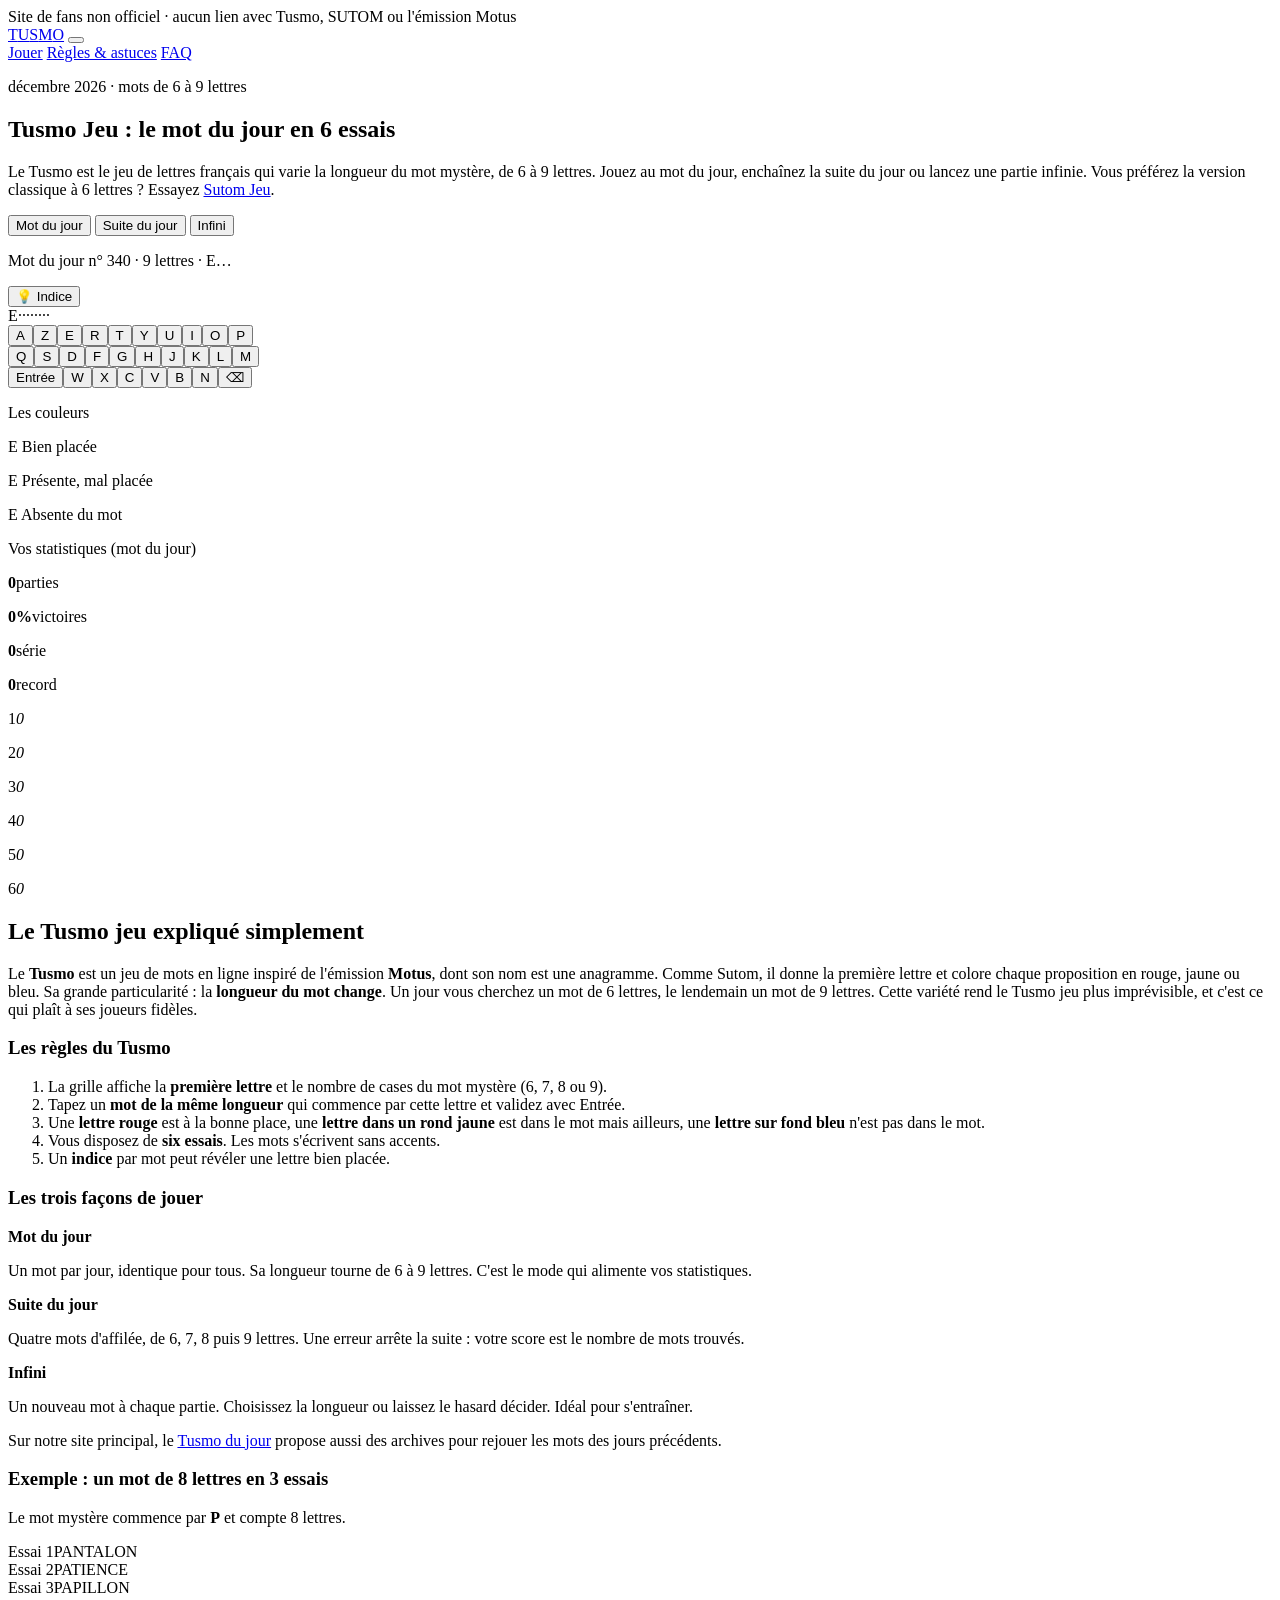
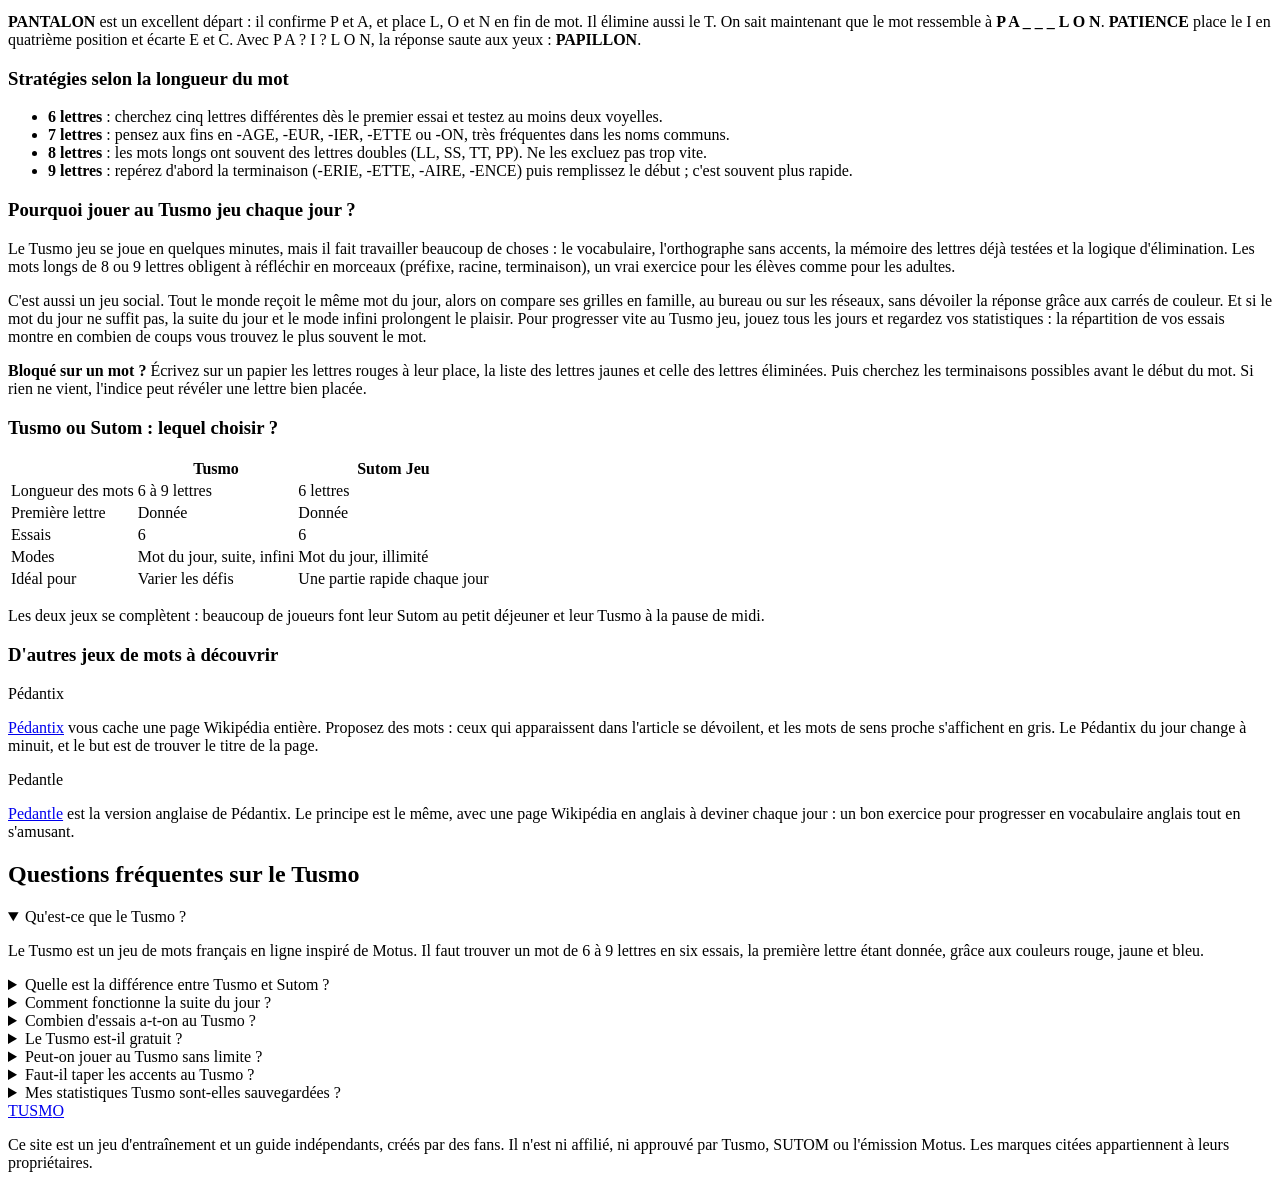
==== index.html @ 6b7ce9bd "index.html" ====
<!DOCTYPE html>
<html lang="fr">
<head>
<meta charset="UTF-8">
<meta name="viewport" content="width=device-width, initial-scale=1">
<title>Tusmo Jeu Gratuit (novembre 2026) – Mot du Jour, Suite et Partie Infinie</title>
<meta name="description" content="Jouez au Tusmo gratuitement : trouvez des mots de 6 à 9 lettres en 6 essais, première lettre donnée. Mot du jour, suite du jour de 4 mots, partie infinie, règles et stratégies.">
<meta name="robots" content="index, follow">
<meta property="og:title" content="Tusmo Jeu – Mot du jour, suite du jour et partie infinie">
<meta property="og:description" content="Le jeu de mots Tusmo en ligne : mots de 6 à 9 lettres, carrés rouges et ronds jaunes. Règles, astuces par longueur de mot et statistiques.">
<meta property="og:type" content="website">
<meta property="og:locale" content="fr_FR">
<link rel="preconnect" href="https://fonts.googleapis.com">
<link rel="preconnect" href="https://fonts.gstatic.com" crossorigin>
<link href="https://fonts.googleapis.com/css2?family=Lexend:wght@500;700;800&family=Figtree:wght@400;600;700;800&display=swap" rel="stylesheet">
<link rel="stylesheet" href="style.css">
<script type="application/ld+json">
{
 "@context": "https://schema.org",
 "@type": "FAQPage",
 "mainEntity": [
  {
   "@type": "Question",
   "name": "Qu'est-ce que le Tusmo ?",
   "acceptedAnswer": {
    "@type": "Answer",
    "text": "Le Tusmo est un jeu de mots français en ligne inspiré de Motus. Il faut trouver un mot de 6 à 9 lettres en six essais, la première lettre étant donnée, grâce aux couleurs rouge, jaune et bleu."
   }
  },
  {
   "@type": "Question",
   "name": "Quelle est la différence entre Tusmo et Sutom ?",
   "acceptedAnswer": {
    "@type": "Answer",
    "text": "Les deux jeux utilisent les mêmes couleurs et donnent la première lettre. Le Tusmo fait varier la longueur du mot de 6 à 9 lettres et propose une suite de quatre mots, alors que Sutom Jeu se joue avec des mots de 6 lettres."
   }
  },
  {
   "@type": "Question",
   "name": "Comment fonctionne la suite du jour ?",
   "acceptedAnswer": {
    "@type": "Answer",
    "text": "La suite du jour enchaîne quatre mots de 6, 7, 8 et 9 lettres. Chaque mot se joue en six essais. Si vous en ratez un, la suite s'arrête et votre score est le nombre de mots trouvés."
   }
  },
  {
   "@type": "Question",
   "name": "Combien d'essais a-t-on au Tusmo ?",
   "acceptedAnswer": {
    "@type": "Answer",
    "text": "Vous avez six essais par mot, quelle que soit sa longueur. Un indice par mot peut révéler une lettre bien placée."
   }
  },
  {
   "@type": "Question",
   "name": "Le Tusmo est-il gratuit ?",
   "acceptedAnswer": {
    "@type": "Answer",
    "text": "Oui. Le Tusmo se joue gratuitement dans le navigateur, sur mobile ou ordinateur, sans inscription ni téléchargement."
   }
  },
  {
   "@type": "Question",
   "name": "Peut-on jouer au Tusmo sans limite ?",
   "acceptedAnswer": {
    "@type": "Answer",
    "text": "Oui, avec le mode Infini. Un nouveau mot est tiré à chaque partie et vous pouvez choisir sa longueur, de 6 à 9 lettres."
   }
  },
  {
   "@type": "Question",
   "name": "Faut-il taper les accents au Tusmo ?",
   "acceptedAnswer": {
    "@type": "Answer",
    "text": "Non. Les mots s'écrivent sans accents ni cédilles. Si vous tapez une lettre accentuée au clavier, elle est convertie automatiquement en lettre simple."
   }
  },
  {
   "@type": "Question",
   "name": "Mes statistiques Tusmo sont-elles sauvegardées ?",
   "acceptedAnswer": {
    "@type": "Answer",
    "text": "Oui, dans votre navigateur. Parties jouées, pourcentage de victoires, série en cours et répartition des essais sont gardés sur votre appareil, sans compte."
   }
  }
 ]
}
</script>
</head>
<body>

<div class="notice">Site de fans non officiel · aucun lien avec Tusmo, SUTOM ou l'émission Motus</div>

<header class="top">
  <div class="wrap top-in">
    <a href="#" class="brand" aria-label="Tusmo"><span class="lg r">T</span><span class="lg">U</span><span class="lg">S</span><span class="lg y">M</span><span class="lg">O</span></a>
    <button class="hamb" aria-label="Ouvrir le menu" aria-expanded="false"><span></span><span></span><span></span></button>
    <nav class="nav" aria-label="Menu principal">
      <a href="#jeu">Jouer</a>
      <a href="#regles">Règles &amp; astuces</a>
      <a href="#faq">FAQ</a>
    </nav>
  </div>
</header>

<main>
<section class="hero">
  <div class="wrap">
    <div class="h-head">
      <p class="kick"><span class="cm">novembre 2026</span> · mots de 6 à 9 lettres</p>
      <h1>Tusmo Jeu : le mot du jour en 6 essais</h1>
      <p class="lead">Le Tusmo est le jeu de lettres français qui varie la longueur du mot mystère, de 6 à 9 lettres. Jouez au mot du jour, enchaînez la suite du jour ou lancez une partie infinie. Vous préférez la version classique à 6 lettres ? Essayez <a href="https://sutomjeu.com/">Sutom Jeu</a>.</p>
    </div>
    <div class="play">
      <div class="game" id="jeu">
        <div class="modes" role="tablist" aria-label="Mode de jeu">
          <button type="button" class="on" data-m="jour" role="tab" aria-selected="true">Mot du jour</button>
          <button type="button" data-m="suite" role="tab" aria-selected="false">Suite du jour</button>
          <button type="button" data-m="libre" role="tab" aria-selected="false">Infini</button>
        </div>
        <div class="g-bar">
          <p class="g-info" id="info"></p>
          <select id="len" aria-label="Longueur du mot" hidden><option value="0">Longueur aléatoire</option><option value="6">6 lettres</option><option value="7">7 lettres</option><option value="8">8 lettres</option><option value="9">9 lettres</option></select>
          <button type="button" class="hint" id="hint">💡 Indice</button>
        </div>
        <div class="steps" id="steps" hidden></div>
        <div class="grid" id="grid" aria-live="polite"></div>
        <div class="kb" id="kb" aria-label="Clavier"></div>
        <div class="end" id="end" hidden></div>
      </div>
      <aside class="side">
        <div class="legend">
          <p class="s-h">Les couleurs</p>
          <p><span class="sq r">E</span> Bien placée</p>
          <p><span class="sq y">E</span> Présente, mal placée</p>
          <p><span class="sq b">E</span> Absente du mot</p>
        </div>
        <div class="stats">
          <p class="s-h">Vos statistiques (mot du jour)</p>
          <div class="st-n" id="stN"></div>
          <div class="dist" id="dist"></div>
        </div>
      </aside>
    </div>
  </div>
</section>

<section class="guide" id="regles">
  <div class="wrap g-in">
    <article class="prose">
      <h2>Le Tusmo jeu expliqué simplement</h2>
      <p>Le <b>Tusmo</b> est un jeu de mots en ligne inspiré de l'émission <b>Motus</b>, dont son nom est une anagramme. Comme Sutom, il donne la première lettre et colore chaque proposition en rouge, jaune ou bleu. Sa grande particularité : la <b>longueur du mot change</b>. Un jour vous cherchez un mot de 6 lettres, le lendemain un mot de 9 lettres. Cette variété rend le Tusmo jeu plus imprévisible, et c'est ce qui plaît à ses joueurs fidèles.</p>

      <h3>Les règles du Tusmo</h3>
      <ol>
        <li>La grille affiche la <b>première lettre</b> et le nombre de cases du mot mystère (6, 7, 8 ou 9).</li>
        <li>Tapez un <b>mot de la même longueur</b> qui commence par cette lettre et validez avec Entrée.</li>
        <li>Une <b>lettre rouge</b> est à la bonne place, une <b>lettre dans un rond jaune</b> est dans le mot mais ailleurs, une <b>lettre sur fond bleu</b> n'est pas dans le mot.</li>
        <li>Vous disposez de <b>six essais</b>. Les mots s'écrivent sans accents.</li>
        <li>Un <b>indice</b> par mot peut révéler une lettre bien placée.</li>
      </ol>

      <h3>Les trois façons de jouer</h3>
      <div class="modes-c">
        <div><b>Mot du jour</b><p>Un mot par jour, identique pour tous. Sa longueur tourne de 6 à 9 lettres. C'est le mode qui alimente vos statistiques.</p></div>
        <div><b>Suite du jour</b><p>Quatre mots d'affilée, de 6, 7, 8 puis 9 lettres. Une erreur arrête la suite : votre score est le nombre de mots trouvés.</p></div>
        <div><b>Infini</b><p>Un nouveau mot à chaque partie. Choisissez la longueur ou laissez le hasard décider. Idéal pour s'entraîner.</p></div>
      </div>
      <p>Sur notre site principal, le <a href="https://sutomjeu.com/tusmo/">Tusmo du jour</a> propose aussi des archives pour rejouer les mots des jours précédents.</p>

      <h3>Exemple : un mot de 8 lettres en 3 essais</h3>
      <p>Le mot mystère commence par <b>P</b> et compte 8 lettres.</p>
      <div class="ex">
        <div class="ex-row"><span class="ex-n">Essai 1</span><span class="sq r">P</span><span class="sq r">A</span><span class="sq b">N</span><span class="sq b">T</span><span class="sq b">A</span><span class="sq r">L</span><span class="sq r">O</span><span class="sq r">N</span></div>
        <div class="ex-row"><span class="ex-n">Essai 2</span><span class="sq r">P</span><span class="sq r">A</span><span class="sq b">T</span><span class="sq r">I</span><span class="sq b">E</span><span class="sq y">N</span><span class="sq b">C</span><span class="sq b">E</span></div>
        <div class="ex-row"><span class="ex-n">Essai 3</span><span class="sq r">P</span><span class="sq r">A</span><span class="sq r">P</span><span class="sq r">I</span><span class="sq r">L</span><span class="sq r">L</span><span class="sq r">O</span><span class="sq r">N</span></div>
      </div>
      <p><b>PANTALON</b> est un excellent départ : il confirme P et A, et place L, O et N en fin de mot. Il élimine aussi le T. On sait maintenant que le mot ressemble à <b>P A _ _ _ L O N</b>. <b>PATIENCE</b> place le I en quatrième position et écarte E et C. Avec P A ? I ? L O N, la réponse saute aux yeux : <b>PAPILLON</b>.</p>

      <h3>Stratégies selon la longueur du mot</h3>
      <ul>
        <li><b>6 lettres</b> : cherchez cinq lettres différentes dès le premier essai et testez au moins deux voyelles.</li>
        <li><b>7 lettres</b> : pensez aux fins en -AGE, -EUR, -IER, -ETTE ou -ON, très fréquentes dans les noms communs.</li>
        <li><b>8 lettres</b> : les mots longs ont souvent des lettres doubles (LL, SS, TT, PP). Ne les excluez pas trop vite.</li>
        <li><b>9 lettres</b> : repérez d'abord la terminaison (-ERIE, -ETTE, -AIRE, -ENCE) puis remplissez le début ; c'est souvent plus rapide.</li>
      </ul>

      <h3>Pourquoi jouer au Tusmo jeu chaque jour ?</h3>
      <p>Le Tusmo jeu se joue en quelques minutes, mais il fait travailler beaucoup de choses : le vocabulaire, l'orthographe sans accents, la mémoire des lettres déjà testées et la logique d'élimination. Les mots longs de 8 ou 9 lettres obligent à réfléchir en morceaux (préfixe, racine, terminaison), un vrai exercice pour les élèves comme pour les adultes.</p>
      <p>C'est aussi un jeu social. Tout le monde reçoit le même mot du jour, alors on compare ses grilles en famille, au bureau ou sur les réseaux, sans dévoiler la réponse grâce aux carrés de couleur. Et si le mot du jour ne suffit pas, la suite du jour et le mode infini prolongent le plaisir. Pour progresser vite au Tusmo jeu, jouez tous les jours et regardez vos statistiques : la répartition de vos essais montre en combien de coups vous trouvez le plus souvent le mot.</p>
      <p><b>Bloqué sur un mot ?</b> Écrivez sur un papier les lettres rouges à leur place, la liste des lettres jaunes et celle des lettres éliminées. Puis cherchez les terminaisons possibles avant le début du mot. Si rien ne vient, l'indice peut révéler une lettre bien placée.</p>

      <h3>Tusmo ou Sutom : lequel choisir ?</h3>
      <div class="tbl">
        <table>
          <thead><tr><th></th><th>Tusmo</th><th>Sutom Jeu</th></tr></thead>
          <tbody>
            <tr><td>Longueur des mots</td><td>6 à 9 lettres</td><td>6 lettres</td></tr>
            <tr><td>Première lettre</td><td>Donnée</td><td>Donnée</td></tr>
            <tr><td>Essais</td><td>6</td><td>6</td></tr>
            <tr><td>Modes</td><td>Mot du jour, suite, infini</td><td>Mot du jour, illimité</td></tr>
            <tr><td>Idéal pour</td><td>Varier les défis</td><td>Une partie rapide chaque jour</td></tr>
          </tbody>
        </table>
      </div>
      <p>Les deux jeux se complètent : beaucoup de joueurs font leur Sutom au petit déjeuner et leur Tusmo à la pause de midi.</p>

      <h3>D'autres jeux de mots à découvrir</h3>
      <div class="others">
        <div class="o-card">
          <p class="o-t">Pédantix</p>
          <p><a href="https://sutomjeu.com/pedantix/">Pédantix</a> vous cache une page Wikipédia entière. Proposez des mots : ceux qui apparaissent dans l'article se dévoilent, et les mots de sens proche s'affichent en gris. Le Pédantix du jour change à minuit, et le but est de trouver le titre de la page.</p>
        </div>
        <div class="o-card">
          <p class="o-t">Pedantle</p>
          <p><a href="https://sutomjeu.com/pedantle/">Pedantle</a> est la version anglaise de Pédantix. Le principe est le même, avec une page Wikipédia en anglais à deviner chaque jour : un bon exercice pour progresser en vocabulaire anglais tout en s'amusant.</p>
        </div>
      </div>
    </article>
  </div>
</section>

<section class="faq" id="faq">
  <div class="wrap faq-in">
    <h2>Questions fréquentes sur le Tusmo</h2>
    <details open><summary>Qu&#x27;est-ce que le Tusmo ?</summary><p>Le Tusmo est un jeu de mots français en ligne inspiré de Motus. Il faut trouver un mot de 6 à 9 lettres en six essais, la première lettre étant donnée, grâce aux couleurs rouge, jaune et bleu.</p></details>
    <details><summary>Quelle est la différence entre Tusmo et Sutom ?</summary><p>Les deux jeux utilisent les mêmes couleurs et donnent la première lettre. Le Tusmo fait varier la longueur du mot de 6 à 9 lettres et propose une suite de quatre mots, alors que Sutom Jeu se joue avec des mots de 6 lettres.</p></details>
    <details><summary>Comment fonctionne la suite du jour ?</summary><p>La suite du jour enchaîne quatre mots de 6, 7, 8 et 9 lettres. Chaque mot se joue en six essais. Si vous en ratez un, la suite s&#x27;arrête et votre score est le nombre de mots trouvés.</p></details>
    <details><summary>Combien d&#x27;essais a-t-on au Tusmo ?</summary><p>Vous avez six essais par mot, quelle que soit sa longueur. Un indice par mot peut révéler une lettre bien placée.</p></details>
    <details><summary>Le Tusmo est-il gratuit ?</summary><p>Oui. Le Tusmo se joue gratuitement dans le navigateur, sur mobile ou ordinateur, sans inscription ni téléchargement.</p></details>
    <details><summary>Peut-on jouer au Tusmo sans limite ?</summary><p>Oui, avec le mode Infini. Un nouveau mot est tiré à chaque partie et vous pouvez choisir sa longueur, de 6 à 9 lettres.</p></details>
    <details><summary>Faut-il taper les accents au Tusmo ?</summary><p>Non. Les mots s&#x27;écrivent sans accents ni cédilles. Si vous tapez une lettre accentuée au clavier, elle est convertie automatiquement en lettre simple.</p></details>
    <details><summary>Mes statistiques Tusmo sont-elles sauvegardées ?</summary><p>Oui, dans votre navigateur. Parties jouées, pourcentage de victoires, série en cours et répartition des essais sont gardés sur votre appareil, sans compte.</p></details>
  </div>
</section>
</main>

<footer class="foot">
  <div class="wrap">
    <a href="#" class="brand" aria-label="Tusmo"><span class="lg r">T</span><span class="lg">U</span><span class="lg">S</span><span class="lg y">M</span><span class="lg">O</span></a>
    <p>Ce site est un jeu d'entraînement et un guide indépendants, créés par des fans. Il n'est ni affilié, ni approuvé par Tusmo, SUTOM ou l'émission Motus. Les marques citées appartiennent à leurs propriétaires.</p>
  </div>
</footer>

<div class="toast" id="toast" role="status" hidden></div>

<script>
(function(){
  var W={"6": ["ACTEUR", "AGNEAU", "ANANAS", "ANIMAL", "ARGENT", "AVOCAT", "AVENIR", "ALERTE", "ARCADE", "BALADE", "BALCON", "BALLON", "BANANE", "BANQUE", "BARQUE", "BASSIN", "BATEAU", "BEURRE", "BILLET", "BOUCHE", "BOUCLE", "BOUGIE", "BOUTON", "BRIQUE", "BUREAU", "CADEAU", "CAHIER", "CAMION", "CANARD", "CANAPE", "CARNET", "CARTON", "CASQUE", "CERCLE", "CERISE", "CHAISE", "CHALET", "CHANCE", "CHARME", "CHATON", "CHEMIN", "CHEVAL", "CINEMA", "CITRON", "CLOCHE", "COCHON", "COFFRE", "COMETE", "CORDON", "COUPLE", "COUSIN", "CRAYON", "DANGER", "DESSIN", "DOUCHE", "DRAGON", "ECLAIR", "ECORCE", "EGLISE", "ENFANT", "EPONGE", "ESCALE", "ETOILE", "FIGURE", "FLACON", "FLAMME", "FLEUVE", "FLOCON", "FOURMI", "FRAISE", "GARAGE", "GATEAU", "GIRAFE", "GLACON", "GOUTTE", "GRAINE", "HAMEAU", "HOMARD", "HUITRE", "JAMBON", "JARDIN", "JOUEUR", "JUMEAU", "LAGUNE", "LEGUME", "LETTRE", "LEZARD", "LIMACE", "MAISON", "MANCHE", "MARCHE", "MARINE", "MARRON", "MENTHE", "METIER", "MIROIR", "MOMENT", "MONTRE", "MOULIN", "MOUTON", "NATURE", "NAVIRE", "NOMBRE", "OISEAU", "ORANGE", "ORTEIL", "PALAIS", "PANIER", "PAPIER", "PARFUM", "PENSEE", "PERSIL", "PIGEON", "PILOTE", "PIMENT", "PIRATE", "PLANTE", "POTION", "POULET", "POUMON", "PRINCE", "PRISON", "PROFIL", "PUZZLE", "RADEAU", "RAISIN", "RAYURE", "REFUGE", "REGARD", "REMEDE", "RENARD", "REQUIN", "RIVAGE", "ROCHER", "ROSEAU", "SALADE", "SAUMON", "SIESTE", "SIGNAL", "SOLEIL", "SOMMET", "SOURCE", "SOURIS", "TEMPLE", "TIROIR", "TISANE", "TOMATE", "TORTUE", "TRAPPE", "TRESOR", "TRICOT", "TUNNEL", "VALISE", "VALLEE", "VERGER", "VOLCAN", "VOYAGE"], "7": ["ABRICOT", "ARMOIRE", "BALEINE", "BISCUIT", "CAROTTE", "CERVEAU", "CHAPEAU", "CHAMEAU", "CHIFFRE", "COLLINE", "COUSSIN", "CRAVATE", "DAUPHIN", "DOSSIER", "ETAGERE", "FACTEUR", "FALAISE", "FAMILLE", "FENETRE", "FROMAGE", "GALETTE", "GRENIER", "GUITARE", "HAMSTER", "HORLOGE", "INSECTE", "JOURNAL", "LICORNE", "LUMIERE", "MANTEAU", "MARMITE", "MATELAS", "MUSIQUE", "PEINTRE", "PINCEAU", "PLANETE", "POISSON", "POMPIER", "PRAIRIE", "RECETTE", "ROBINET", "SABLIER", "SEMAINE", "SERPENT", "SILENCE", "SOURCIL", "TABLEAU", "TAMBOUR", "TAUREAU", "TERRAIN", "TORNADE", "VILLAGE", "VOITURE", "BIBERON", "HOPITAL", "LAVANDE", "PISCINE", "POUSSIN", "DIAMANT"], "8": ["AVENTURE", "BATAILLE", "BROUETTE", "CAMPAGNE", "CARTABLE", "CEINTURE", "CHAMPION", "CHAUSSON", "CHEMINEE", "CHOCOLAT", "ECUREUIL", "ELEPHANT", "ESCARGOT", "HERISSON", "MONTAGNE", "MUSICIEN", "PANTALON", "PAPILLON", "PAQUEBOT", "PASTEQUE", "PATIENCE", "POUBELLE", "RAQUETTE", "RUISSEAU", "SANDWICH", "SAUCISSE", "SCORPION", "SOUVENIR", "TABOURET", "TRAINEAU", "TRICYCLE", "VAISSEAU", "VOLAILLE", "VOYAGEUR", "LUNETTES"], "9": ["BOULANGER", "BOUTEILLE", "CASSEROLE", "CHARPENTE", "CHAUSSURE", "CONFITURE", "CORNICHON", "CROISSANT", "DINOSAURE", "ENVELOPPE", "FRAMBOISE", "JARDINIER", "KANGOUROU", "LIBELLULE", "MOUSTIQUE", "PARAPLUIE", "PATISSIER", "PERROQUET", "PHARMACIE", "PRINTEMPS", "RENCONTRE", "SPECTACLE", "TELEPHONE", "TOURNESOL", "TROMPETTE"]}, TRIES=6, LENS=[6,7,8,9];
  var $=function(id){return document.getElementById(id);};
  var tt; function toast(m){ var e=$('toast'); e.textContent=m; e.hidden=false; clearTimeout(tt); tt=setTimeout(function(){e.hidden=true;},1900); }
  function store(k,v){ try{ if(v===undefined) return JSON.parse(localStorage.getItem(k)); localStorage.setItem(k,JSON.stringify(v)); }catch(e){ return null; } }
  try{ var lab=new Date().toLocaleDateString('fr-FR',{month:'long',year:'numeric'});
    document.querySelectorAll('.cm').forEach(function(e){ e.textContent=lab; });
    document.title=document.title.replace(/\([^)]*\d{4}\)/,'('+lab+')'); }catch(e){}

  function score(g,t){
    var n=t.length, res=Array(n).fill('b'), left={};
    for(var i=0;i<n;i++){ if(g[i]===t[i]) res[i]='r'; else left[t[i]]=(left[t[i]]||0)+1; }
    for(i=0;i<n;i++){ if(res[i]!=='r'&&left[g[i]]){ res[i]='y'; left[g[i]]--; } }
    return res;
  }
  var d=new Date(), dayKey=d.getFullYear()+'-'+(d.getMonth()+1)+'-'+d.getDate();
  var dayNo=Math.floor((Date.UTC(d.getFullYear(),d.getMonth(),d.getDate())-Date.UTC(2026,0,1))/864e5);
  function pick(n,salt){ var L=W[n]; return L[((dayNo*31+salt*17)%L.length+L.length)%L.length]; }
  var dayLen=LENS[((dayNo%4)+4)%4];
  function game(w){ return {w:w,rows:[],cur:w[0],hint:-1,done:false,won:false}; }
  var mode='jour', G, S;

  function load(){
    if(mode==='jour'){ var s=store('tusmo-jour'); G=(s&&s.key===dayKey)?s:{key:dayKey,games:[game(pick(dayLen,0))],idx:0}; }
    else if(mode==='suite'){ var s2=store('tusmo-suite'); G=(s2&&s2.key===dayKey)?s2:{key:dayKey,words:LENS.map(function(n,i){return pick(n,i+3);}),games:[],idx:0}; if(!G.games.length) G.games.push(game(G.words[0])); }
    else { var n=+$('len').value||LENS[Math.floor(Math.random()*4)], L=W[n]; G={games:[game(L[Math.floor(Math.random()*L.length)])],idx:0}; }
    S=G.games[G.idx]; $('len').hidden=mode!=='libre'; draw();
  }
  function save(){ if(mode==='jour') store('tusmo-jour',G); else if(mode==='suite') store('tusmo-suite',G); }
  function known(){
    var n=S.w.length, k=Array(n).fill(''); k[0]=S.w[0];
    S.rows.forEach(function(g){ var r=score(g,S.w); for(var i=0;i<n;i++) if(r[i]==='r') k[i]=S.w[i]; });
    if(S.hint>0) k[S.hint]=S.w[S.hint];
    return k;
  }
  function draw(){
    var n=S.w.length;
    $('info').textContent=(mode==='jour'?'Mot du jour n° '+(dayNo+1):mode==='suite'?'Suite n° '+(dayNo+1)+' · mot '+(G.idx+1)+'/4':'Partie infinie')+' · '+n+' lettres · '+S.w[0]+'…';
    $('steps').hidden=mode!=='suite';
    if(mode==='suite') $('steps').innerHTML=G.words.map(function(w,i){ var gm=G.games[i], c=!gm?'':gm.won?'ok':gm.done?'ko':'cur'; return '<span class="'+c+'">'+w.length+'</span>'; }).join('');
    $('grid').style.setProperty('--n',n);
    var k=known(), h='';
    for(var r=0;r<TRIES;r++){
      h+='<div class="row'+(r===S.rows.length&&!S.done?' act':'')+'">';
      if(r<S.rows.length){ var g=S.rows[r], sc=score(g,S.w); for(var i=0;i<n;i++) h+='<span class="c '+sc[i]+'">'+g[i]+'</span>'; }
      else if(r===S.rows.length&&!S.done){ for(i=0;i<n;i++){ var ch=S.cur[i]; h+='<span class="c e'+(ch?' f':'')+'">'+(ch||'<i>'+(k[i]||'·')+'</i>')+'</span>'; } }
      else for(i=0;i<n;i++) h+='<span class="c e"></span>';
      h+='</div>';
    }
    $('grid').innerHTML=h;
    var st={}, RK={b:1,y:2,r:3};
    S.rows.forEach(function(g){ var sc=score(g,S.w); for(var i=0;i<n;i++){ var p=st[g[i]]; if(!p||RK[sc[i]]>RK[p]) st[g[i]]=sc[i]; } });
    document.querySelectorAll('.kb button[data-k]').forEach(function(b){ var c=st[b.dataset.k]; b.className=c?'k '+c:'k'; });
    $('hint').disabled=S.done||S.hint>=0;
    if(S.done) end(); else $('end').hidden=true;
    stats();
  }
  var KB=['AZERTYUIOP','QSDFGHJKLM','WXCVBN'];
  $('kb').innerHTML=KB.map(function(r,ix){ return '<div class="kr">'+(ix===2?'<button type="button" class="k wide" data-a="ent">Entrée</button>':'')+r.split('').map(function(c){return '<button type="button" class="k" data-k="'+c+'">'+c+'</button>';}).join('')+(ix===2?'<button type="button" class="k wide" data-a="del" aria-label="Effacer">⌫</button>':'')+'</div>'; }).join('');
  $('kb').addEventListener('click',function(e){ var b=e.target.closest('button'); if(!b) return; if(b.dataset.k) type(b.dataset.k); else if(b.dataset.a==='del') del(); else enter(); });
  document.addEventListener('keydown',function(e){
    if(e.ctrlKey||e.metaKey||e.altKey) return;
    var t=e.target; if(t&&(t.tagName==='INPUT'||t.tagName==='TEXTAREA'||t.tagName==='SELECT')) return;
    var gr=$('jeu').getBoundingClientRect(); if(gr.bottom<0||gr.top>innerHeight) return;
    if(e.key==='Enter'){ e.preventDefault(); enter(); } else if(e.key==='Backspace'){ e.preventDefault(); del(); }
    else { var c=e.key.normalize('NFD').replace(/[̀-ͯ]/g,'').toUpperCase(); if(/^[A-Z]$/.test(c)) type(c); }
  });
  function type(c){ if(S.done) return; if(!S.cur) S.cur=S.w[0]; if(S.cur.length===1&&c===S.w[0]) return; if(S.cur.length<S.w.length) S.cur+=c; draw(); }
  function del(){ if(S.done) return; if(S.cur.length>1) S.cur=S.cur.slice(0,-1); draw(); }
  function shake(){ var r=document.querySelector('.row.act'); if(r){ r.classList.remove('shake'); void r.offsetWidth; r.classList.add('shake'); } }
  function enter(){
    if(S.done) return;
    var g=S.cur, n=S.w.length;
    if(g.length<n){ toast('Le mot doit faire '+n+' lettres'); shake(); return; }
    S.rows.push(g); S.cur=S.w[0];
    if(g===S.w){ S.done=true; S.won=true; } else if(S.rows.length>=TRIES) S.done=true;
    if(S.done&&mode==='jour') record();
    save(); draw();
  }
  $('hint').addEventListener('click',function(){
    if(S.done||S.hint>=0) return;
    var k=known(), free=[]; for(var i=1;i<S.w.length;i++) if(!k[i]) free.push(i);
    if(!free.length){ toast('Toutes les lettres sont déjà trouvées !'); return; }
    S.hint=free[Math.floor(Math.random()*free.length)]; save(); draw(); toast('Indice : '+S.w[S.hint]+' en position '+(S.hint+1));
  });
  function rec(){ return store('tusmo-stats')||{p:0,w:0,streak:0,best:0,last:'',dist:[0,0,0,0,0,0]}; }
  function record(){
    var s=rec(); if(s.last===dayKey) return;
    s.p++; if(S.won){ s.w++; s.streak++; s.best=Math.max(s.best,s.streak); s.dist[S.rows.length-1]++; } else s.streak=0;
    s.last=dayKey; store('tusmo-stats',s);
  }
  function stats(){
    var s=rec(), mx=Math.max.apply(null,s.dist.concat([1]));
    $('stN').innerHTML='<p><b>'+s.p+'</b>parties</p><p><b>'+(s.p?Math.round(s.w/s.p*100):0)+'%</b>victoires</p><p><b>'+s.streak+'</b>série</p><p><b>'+s.best+'</b>record</p>';
    var cur=(mode==='jour'&&S.won)?S.rows.length:0;
    $('dist').innerHTML=s.dist.map(function(v,i){ return '<p><span>'+(i+1)+'</span><i class="'+(cur===i+1?'me':'')+'" style="width:'+Math.max(8,v/mx*100)+'%">'+v+'</i></p>'; }).join('');
  }
  function emo(g){ return g.rows.map(function(r){ return score(r,g.w).map(function(x){return x==='r'?'🟥':x==='y'?'🟡':'🟦';}).join(''); }).join('\n'); }
  function share(txt){
    var ok=false; function yes(){ ok=true; toast('Résultat copié !'); }
    function fb(){ var ta=document.createElement('textarea'); ta.value=txt; document.body.appendChild(ta); ta.select(); try{document.execCommand('copy');}catch(e){} ta.remove(); toast('Résultat copié !'); }
    if(navigator.clipboard&&navigator.clipboard.writeText){ navigator.clipboard.writeText(txt).then(yes,function(){ if(!ok){ ok=true; fb(); } }); setTimeout(function(){ if(!ok){ ok=true; fb(); } },700); } else fb();
  }
  function end(){
    var h, btns=[];
    var praise=['Génial !','Magnifique !','Bravo !','Bien joué !','Ouf !','De justesse !'];
    if(mode==='suite'){
      var found=G.games.filter(function(g){return g.won;}).length;
      if(S.won&&G.idx<3){
        h='<p class="e-h">'+praise[S.rows.length-1]+'</p><p>Mot '+(G.idx+1)+' trouvé : <b>'+S.w+'</b>. Prochain mot : '+G.words[G.idx+1].length+' lettres.</p>';
        btns.push(['next','Mot suivant →']);
      } else {
        h='<p class="e-h">'+(found===4?'Suite parfaite ! 🏆':'Suite terminée')+'</p><p>Score : <b>'+found+' / 4</b> mots.'+(S.won?'':' Le mot était <b>'+S.w+'</b>.')+'</p>';
        btns.push(['share','Partager mon score']); btns.push(['libre','Partie infinie']);
      }
    } else {
      h='<p class="e-h">'+(S.won?praise[S.rows.length-1]:'Perdu cette fois…')+'</p><p>Le mot était <b>'+S.w+'</b>'+(S.won?', trouvé en '+S.rows.length+' essai'+(S.rows.length>1?'s':''):'')+(S.hint>=0?' (avec indice)':'')+'.</p>';
      btns.push(['share','Partager ma grille']); btns.push(['libre',mode==='libre'?'Nouvelle partie':'Partie infinie']);
    }
    $('end').hidden=false;
    $('end').innerHTML=h+'<div class="e-b">'+btns.map(function(b){return '<button type="button" data-b="'+b[0]+'">'+b[1]+'</button>';}).join('')+'</div>';
    $('end').querySelectorAll('button').forEach(function(b){ b.addEventListener('click',function(){
      var a=b.dataset.b;
      if(a==='next'){ G.idx++; G.games.push(game(G.words[G.idx])); S=G.games[G.idx]; save(); draw(); }
      else if(a==='libre') setMode('libre');
      else if(mode==='suite') share('Tusmo – suite du jour n° '+(dayNo+1)+' : '+G.games.filter(function(g){return g.won;}).length+'/4\n'+G.words.map(function(w,i){var g=G.games[i];return w.length+' lettres '+(g&&g.won?'✅ '+g.rows.length+'/6':'❌');}).join('\n'));
      else share('Tusmo '+(mode==='jour'?'n° '+(dayNo+1):'partie infinie')+' · '+S.w.length+' lettres · '+(S.won?S.rows.length:'X')+'/6\n\n'+emo(S));
    }); });
  }
  function setMode(m){ mode=m; document.querySelectorAll('.modes button').forEach(function(b){ var on=b.dataset.m===m; b.classList.toggle('on',on); b.setAttribute('aria-selected',on); }); load(); }
  document.querySelectorAll('.modes button').forEach(function(b){ b.addEventListener('click',function(){ setMode(b.dataset.m); }); });
  $('len').addEventListener('change',function(){ if(mode==='libre') load(); });

  var hb=document.querySelector('.hamb'), nav=document.querySelector('.nav');
  hb.addEventListener('click',function(){ var o=nav.classList.toggle('open'); hb.setAttribute('aria-expanded',o); });
  nav.querySelectorAll('a').forEach(function(a){ a.addEventListener('click',function(){ nav.classList.remove('open'); hb.setAttribute('aria-expanded','false'); }); });

  load();
})();
</script>
</body>
</html>
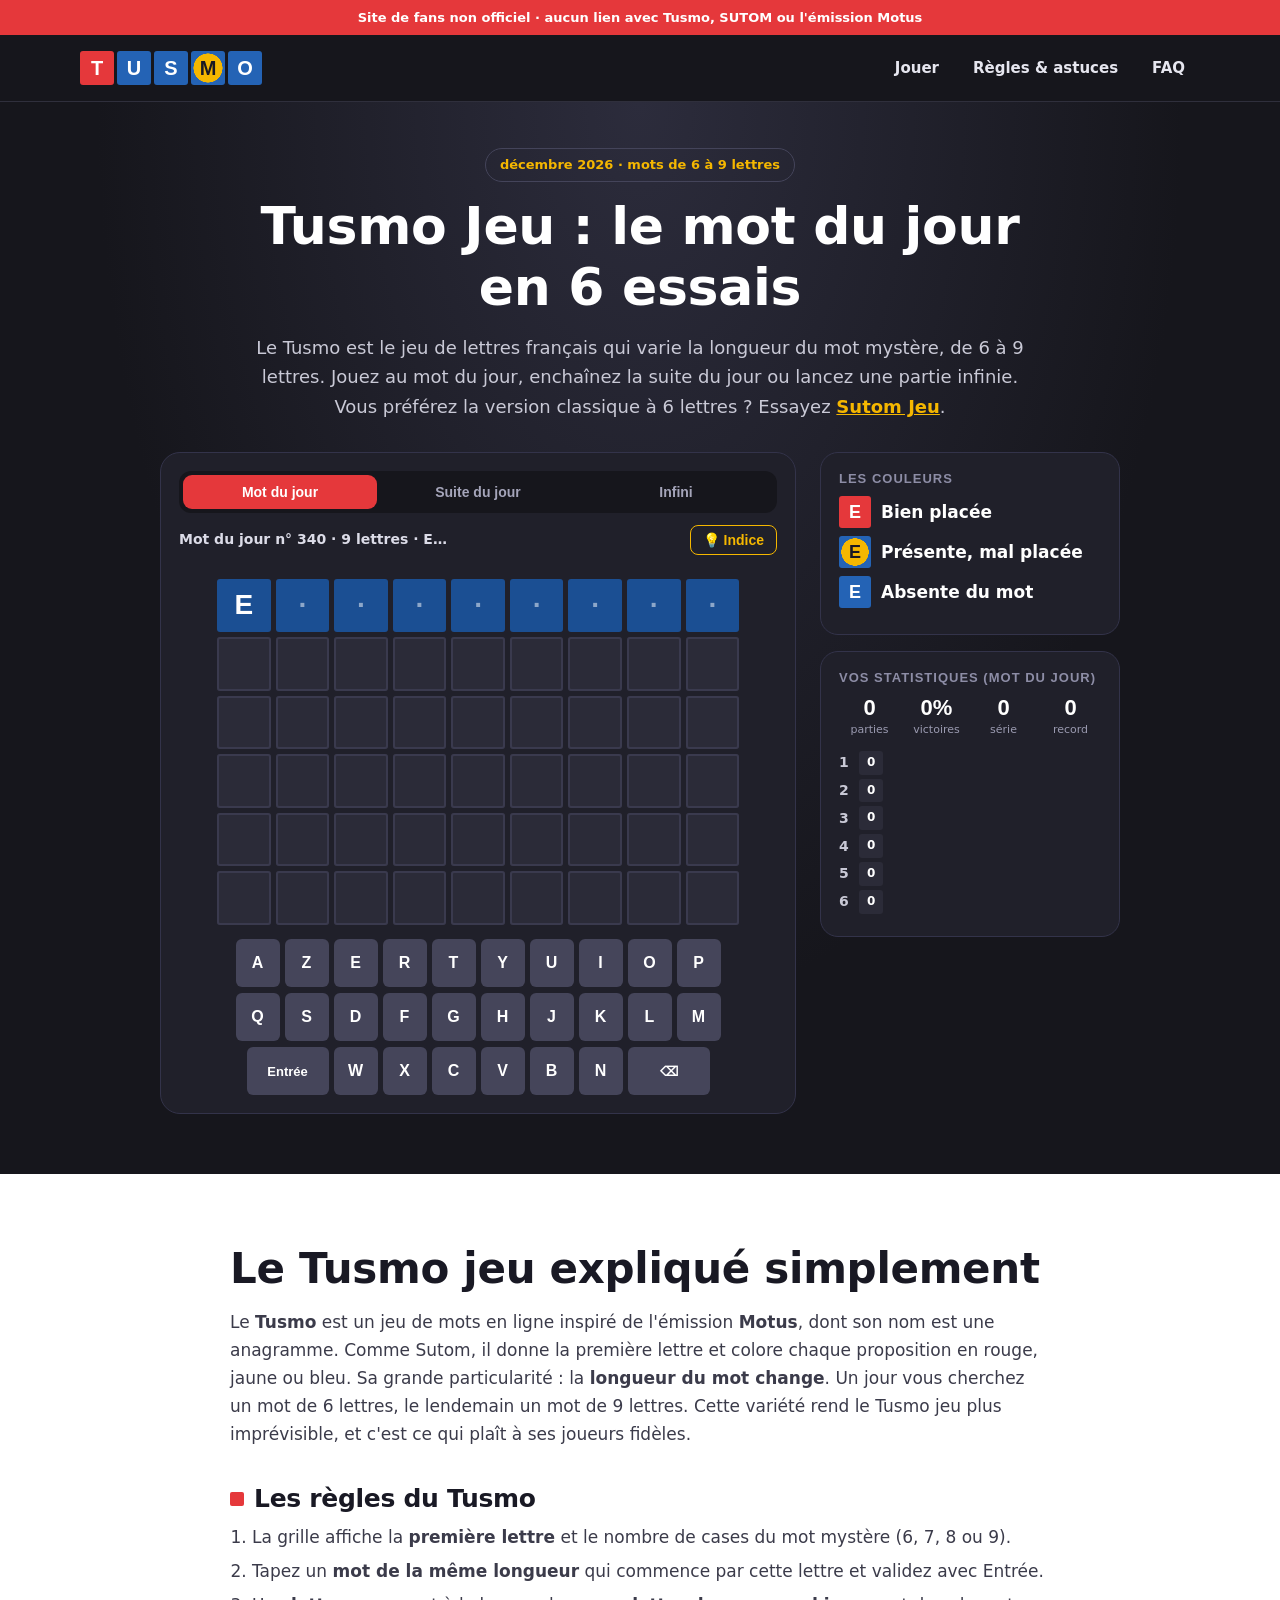
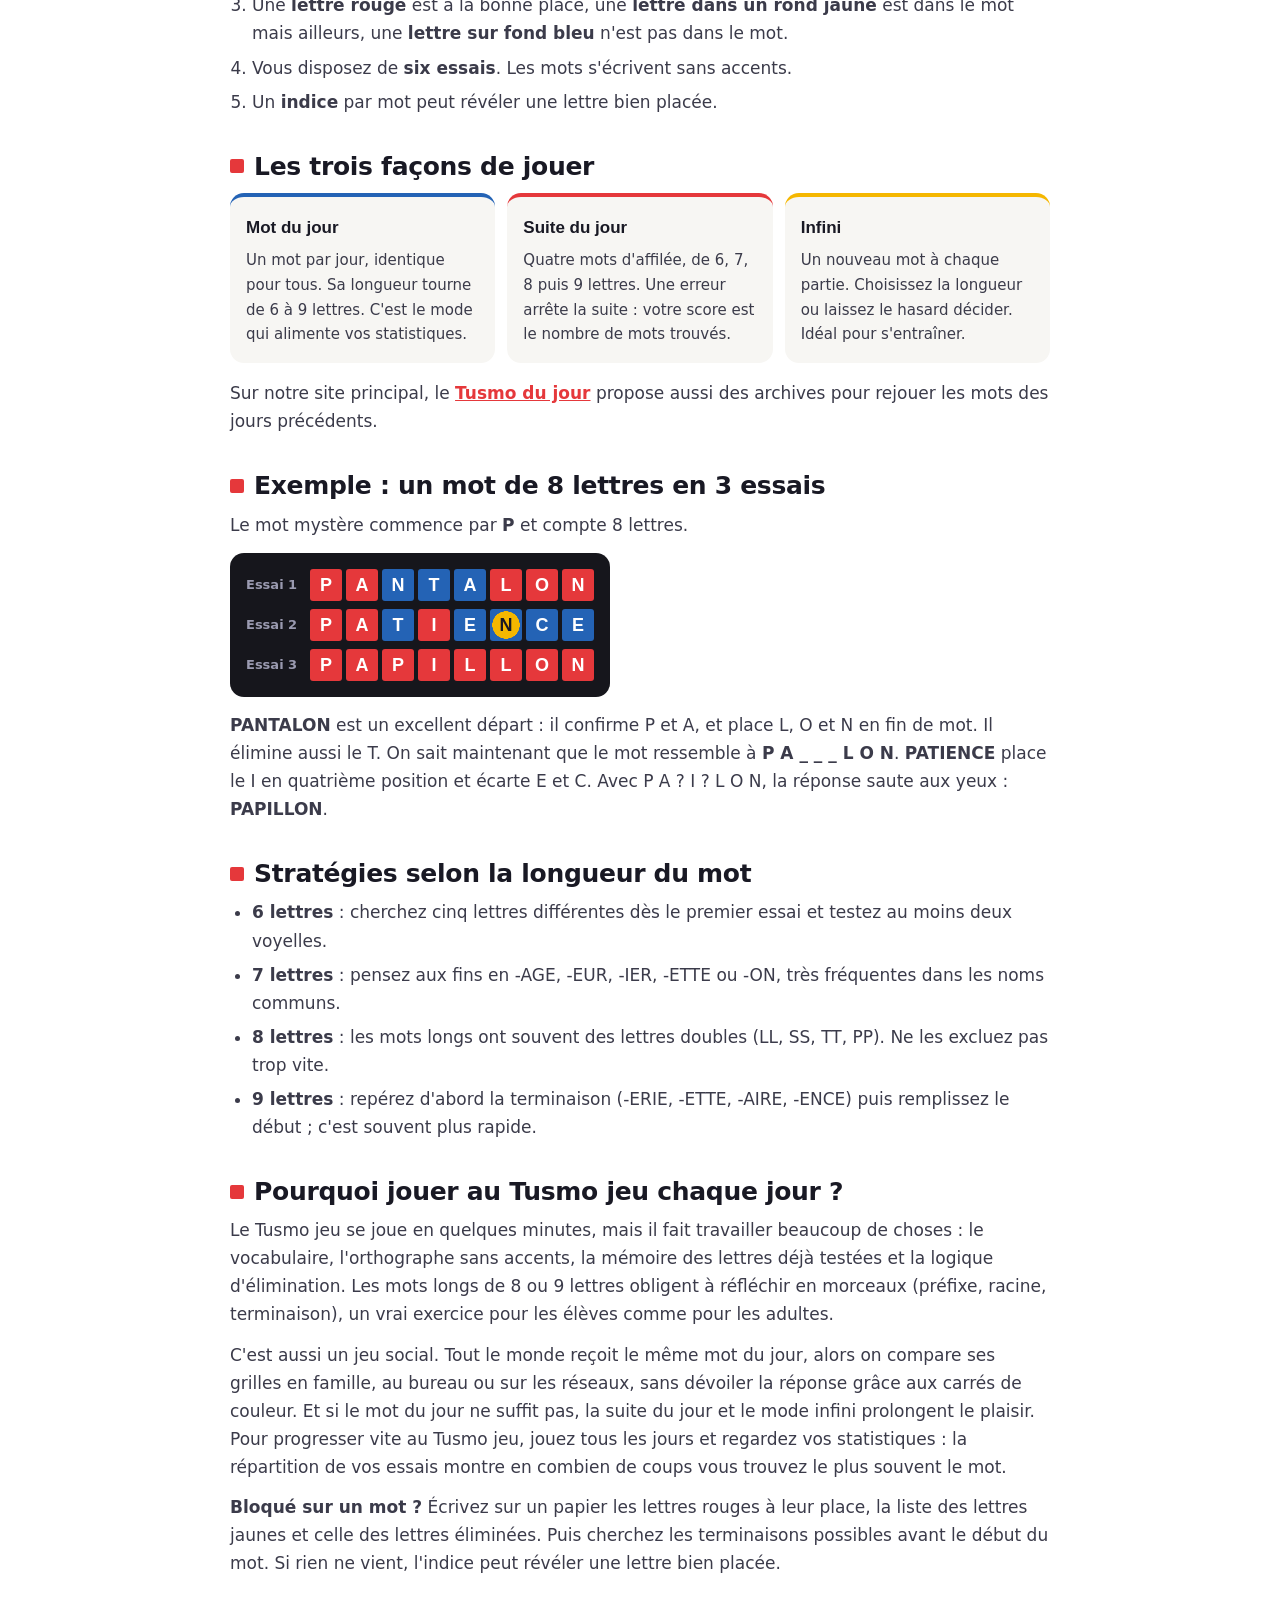
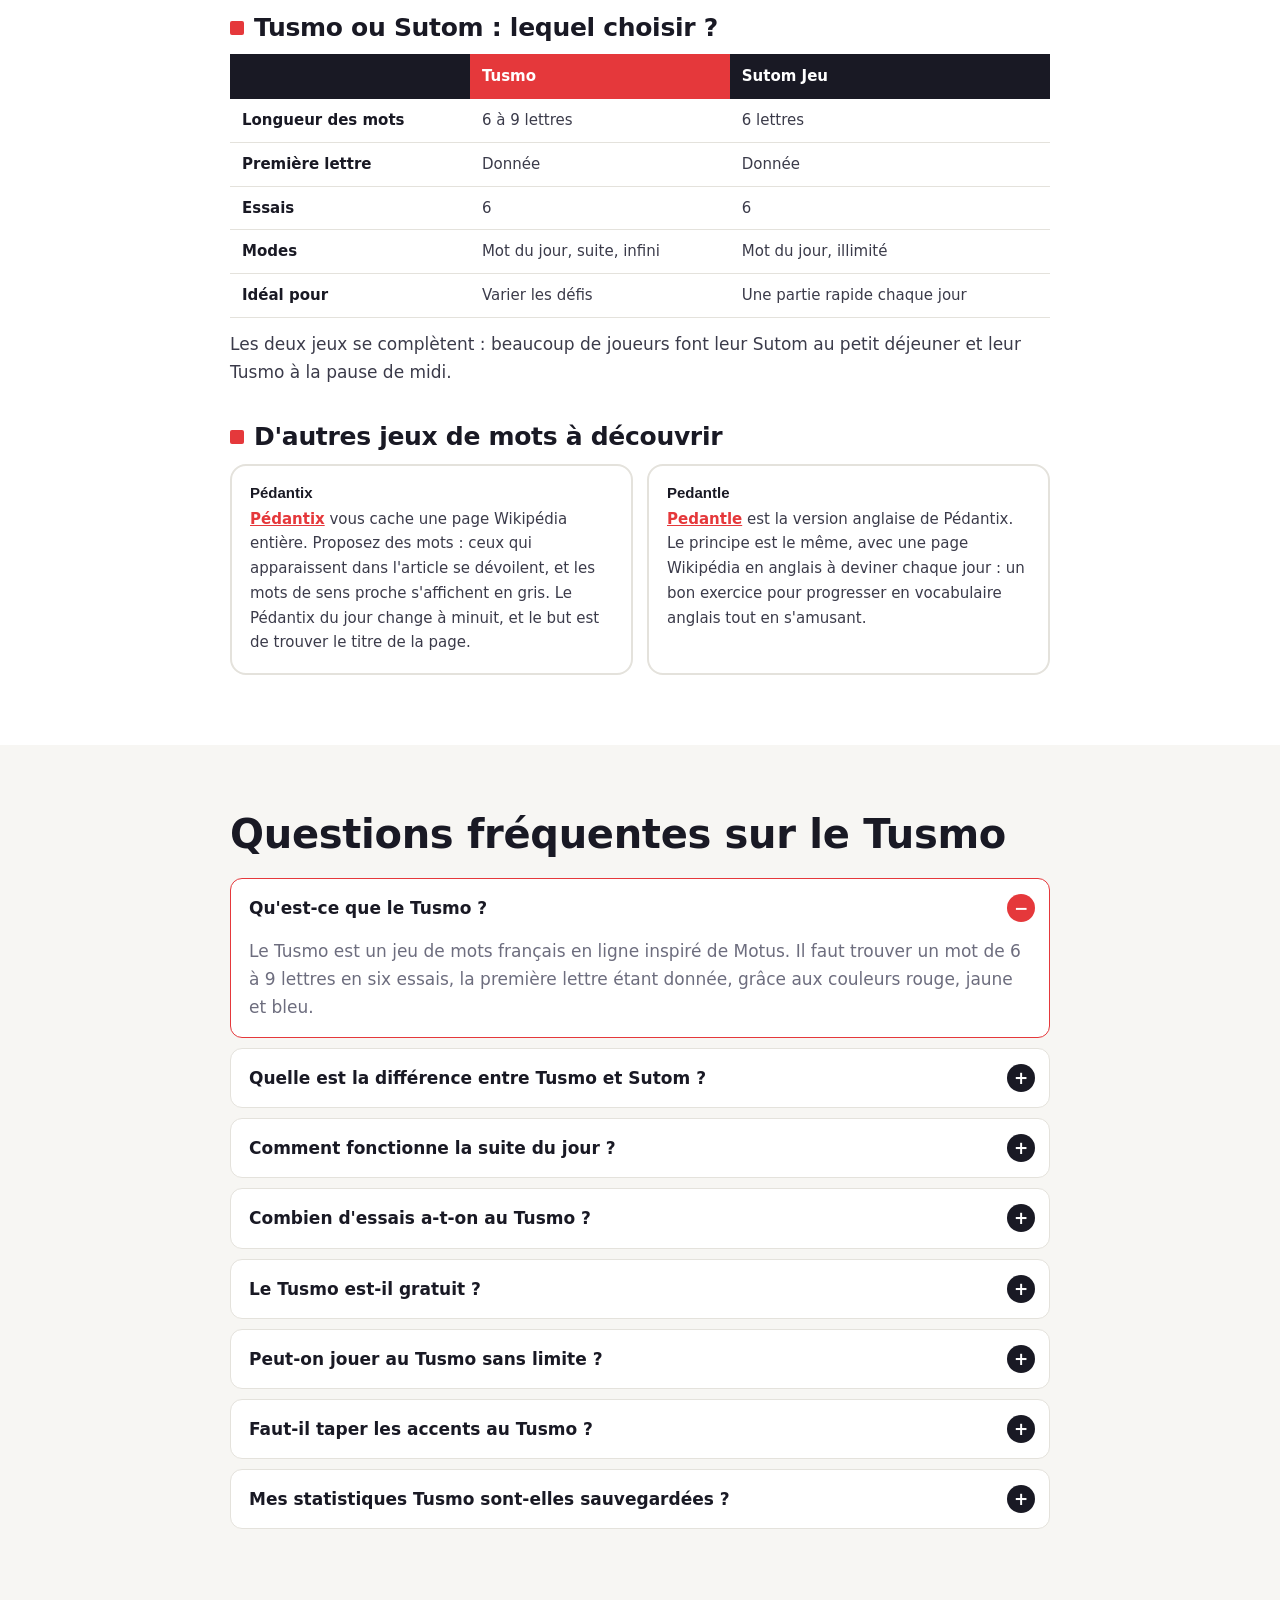
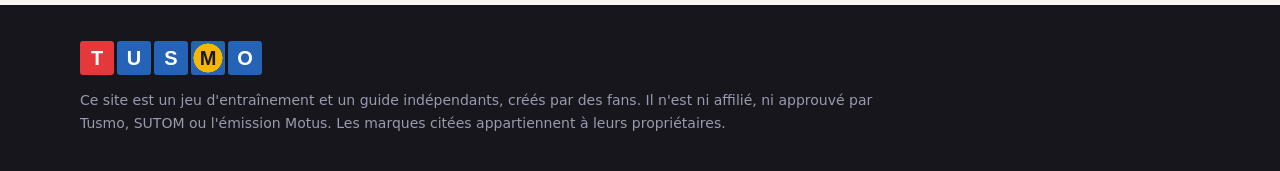
==== commit 37cd90e6: "index.html" ====
--- a/index.html
+++ b/index.html
@@ -1,6 +1,7 @@
 <!DOCTYPE html>
 <html lang="fr">
 <head>
+ <meta name="google-site-verification" content="_2cjBopcNoodt6miAk3ENQZvLLurfGQB2GaKLoabiXg" />
 <meta charset="UTF-8">
 <meta name="viewport" content="width=device-width, initial-scale=1">
 <title>Tusmo Jeu Gratuit (novembre 2026) – Mot du Jour, Suite et Partie Infinie</title>
--- a/style.css
+++ b/style.css
@@ -0,0 +1,152 @@
+:root{--bg0:#16161c;--bg1:#20202a;--bg2:#2b2b38;--blue:#2463b5;--blue2:#1b4f93;--red:#e5383b;--yel:#f5b700;--ink:#191924;--txt:#3b3b4a;--mut:#6d6d7e;--page:#f7f6f3;--line:#e4e2dc}
+*{box-sizing:border-box;margin:0;padding:0}
+html{scroll-behavior:smooth}
+body{font-family:'Figtree',system-ui,-apple-system,'Segoe UI',Roboto,Arial,sans-serif;color:var(--txt);background:var(--page);line-height:1.65;font-size:17px;overflow-x:hidden}
+a{color:var(--red);font-weight:700}
+h1,h2,h3{font-family:'Lexend','Figtree',system-ui,sans-serif;font-weight:800;color:var(--ink);line-height:1.18;letter-spacing:-.3px}
+.wrap{max-width:1160px;margin:0 auto;padding:0 20px}
+.notice{background:var(--red);color:#fff;font-size:13px;font-weight:700;text-align:center;padding:7px 14px}
+
+.top{position:sticky;top:0;z-index:30;background:var(--bg0);border-bottom:1px solid #2f2f3c}
+.top-in{display:flex;align-items:center;justify-content:space-between;height:66px;gap:14px}
+.brand{display:flex;gap:3px;text-decoration:none}
+.lg{width:34px;height:34px;display:grid;place-items:center;background:var(--blue);color:#fff;font:800 20px/1 'Lexend','Figtree',sans-serif;border-radius:3px}
+.lg.r{background:var(--red)}
+.lg.y{background:radial-gradient(circle,var(--yel) 0 60%,var(--blue) 61%);color:var(--ink)}
+.nav{display:flex;gap:4px}
+.nav a{color:#e6e6ef;text-decoration:none;font-weight:700;font-size:15px;padding:9px 15px;border-radius:999px}
+.nav a:hover{background:var(--bg2);color:#fff}
+.hamb{display:none;flex:0 0 42px;height:42px;border:0;background:var(--bg2);border-radius:10px;cursor:pointer;flex-direction:column;justify-content:center;align-items:center;gap:4px}
+.hamb span{display:block;width:18px;height:2px;background:#fff}
+
+.hero{background:radial-gradient(ellipse at 50% 0,#2c2c3c 0,var(--bg0) 60%);color:#c9c9d6;padding:46px 0 60px}
+.h-head{text-align:center;max-width:780px;margin:0 auto 30px}
+.kick{display:inline-block;border:1px solid #44445a;color:var(--yel);font-weight:700;font-size:13px;padding:5px 14px;border-radius:999px;margin-bottom:14px}
+.hero h1{color:#fff;font-size:clamp(32px,4.6vw,52px)}
+.lead{margin-top:14px;font-size:18px}
+.lead a{color:var(--yel)}
+.play{display:grid;grid-template-columns:minmax(0,1fr) 300px;gap:24px;max-width:960px;margin:0 auto;align-items:start}
+.game{background:var(--bg1);border-radius:20px;padding:18px;border:1px solid #33334a}
+.modes{display:grid;grid-template-columns:repeat(3,1fr);background:var(--bg0);border-radius:12px;padding:4px;gap:4px;margin-bottom:12px}
+.modes button{border:0;background:none;color:#a5a5ba;font:700 14px 'Figtree',sans-serif;padding:9px 6px;border-radius:9px;cursor:pointer}
+.modes button.on{background:var(--red);color:#fff}
+.g-bar{display:flex;align-items:center;gap:8px;margin-bottom:12px;flex-wrap:wrap}
+.g-info{flex:1;font-size:14px;font-weight:700;color:#dcdce8;min-width:160px}
+#len{font:600 14px 'Figtree',sans-serif;background:var(--bg2);color:#fff;border:1px solid #444458;border-radius:8px;padding:6px 8px}
+.hint{border:1px solid var(--yel);background:none;color:var(--yel);font:700 14px 'Figtree',sans-serif;padding:6px 12px;border-radius:8px;cursor:pointer}
+.hint:disabled{opacity:.35;cursor:default}
+.steps{display:flex;gap:6px;justify-content:center;margin-bottom:12px}
+.steps span{width:38px;height:26px;border-radius:13px;background:var(--bg2);color:#888;font-size:13px;font-weight:800;display:grid;place-items:center}
+.steps span.cur{background:var(--blue);color:#fff}.steps span.ok{background:#2e9d5b;color:#fff}.steps span.ko{background:var(--red);color:#fff}
+.grid{--n:6;display:flex;flex-direction:column;gap:5px;align-items:center;margin-bottom:14px}
+.row{display:grid;grid-template-columns:repeat(var(--n),1fr);gap:5px;width:100%;max-width:calc(var(--n)*58px)}
+.c{aspect-ratio:1;display:grid;place-items:center;background:var(--blue);color:#fff;font:800 clamp(18px,3.6vw,28px)/1 'Lexend','Figtree',sans-serif;border-radius:3px}
+.c.e{background:var(--bg2);box-shadow:inset 0 0 0 2px #3a3a4e}
+.c.e i{font-style:normal;color:#666680}
+.row.act .c.e{background:var(--blue2);box-shadow:none}
+.row.act .c.e i{color:rgba(255,255,255,.5)}
+.c.r{background:var(--red)}
+.c.y{background:radial-gradient(circle,var(--yel) 0 60%,var(--blue) 61%);color:var(--ink)}
+.c.r,.c.y,.c.b{animation:pop .3s ease both}
+.row .c:nth-child(2){animation-delay:.05s}.row .c:nth-child(3){animation-delay:.1s}.row .c:nth-child(4){animation-delay:.15s}.row .c:nth-child(5){animation-delay:.2s}.row .c:nth-child(6){animation-delay:.25s}.row .c:nth-child(7){animation-delay:.3s}.row .c:nth-child(8){animation-delay:.35s}.row .c:nth-child(9){animation-delay:.4s}
+@keyframes pop{from{transform:scale(.6);opacity:.3}to{transform:none;opacity:1}}
+.row.shake{animation:shake .4s}
+@keyframes shake{20%,60%{transform:translateX(-7px)}40%,80%{transform:translateX(7px)}}
+.kb{display:flex;flex-direction:column;gap:6px}
+.kr{display:flex;gap:5px;justify-content:center}
+.k{flex:1 1 0;max-width:44px;min-width:0;height:48px;border:0;border-radius:6px;background:#45455a;color:#fff;font:700 16px 'Figtree',sans-serif;cursor:pointer;padding:0}
+.k.wide{max-width:82px;flex:1.7 1 0;font-size:13px}
+.k:hover{filter:brightness(1.15)}
+.k.r{background:var(--red)}.k.y{background:var(--yel);color:var(--ink)}.k.b{background:#23232d;color:#5f5f74}
+.end{margin-top:14px;background:#fff;color:var(--ink);border-radius:14px;padding:18px;text-align:center}
+.e-h{font:800 24px 'Lexend','Figtree',sans-serif;color:var(--red)}
+.e-b{display:flex;gap:8px;justify-content:center;flex-wrap:wrap;margin-top:12px}
+.e-b button{border:0;background:var(--red);color:#fff;font:700 14px 'Figtree',sans-serif;padding:10px 16px;border-radius:9px;cursor:pointer}
+.e-b button+button{background:var(--ink)}
+.side{display:flex;flex-direction:column;gap:16px}
+.legend,.stats{background:var(--bg1);border:1px solid #33334a;border-radius:18px;padding:18px}
+.s-h{font:700 13px 'Lexend','Figtree',sans-serif;text-transform:uppercase;letter-spacing:1px;color:#8d8da6;margin-bottom:10px}
+.legend p:not(.s-h){display:flex;align-items:center;gap:10px;font-weight:700;color:#fff;margin-bottom:8px}
+.sq{width:32px;height:32px;flex:0 0 32px;display:inline-grid;place-items:center;background:var(--blue);color:#fff;font:800 18px/1 'Lexend','Figtree',sans-serif;border-radius:3px}
+.sq.r{background:var(--red)}
+.sq.y{background:radial-gradient(circle,var(--yel) 0 60%,var(--blue) 61%);color:var(--ink)}
+.st-n{display:grid;grid-template-columns:repeat(4,1fr);gap:6px;margin-bottom:12px}
+.st-n p{text-align:center;font-size:11px;color:#9a9ab0;display:flex;flex-direction:column}
+.st-n b{font:800 22px 'Lexend','Figtree',sans-serif;color:#fff}
+.dist p{display:flex;align-items:center;gap:8px;margin-bottom:4px}
+.dist span{width:12px;font-weight:800;color:#c9c9d6;font-size:14px}
+.dist i{font-style:normal;background:var(--bg2);color:#fff;font-size:12px;font-weight:800;text-align:right;padding:2px 8px;border-radius:3px;min-width:24px}
+.dist i.me{background:var(--red)}
+
+.guide{padding:70px 0;background:#fff}
+.g-in{max-width:860px}
+.prose h2{font-size:clamp(30px,4vw,42px);margin-bottom:14px}
+.prose h3{font-size:25px;margin:36px 0 10px;display:flex;align-items:center;gap:10px}
+.prose h3:before{content:"";width:14px;height:14px;background:var(--red);flex:0 0 14px;border-radius:2px}
+.prose p{margin-bottom:12px}
+.prose ol,.prose ul{padding-left:22px;margin-bottom:12px}
+.prose li{margin:6px 0}
+.modes-c{display:grid;grid-template-columns:repeat(3,minmax(0,1fr));gap:12px;margin:12px 0 16px}
+.modes-c div{background:var(--page);border-radius:14px;padding:16px;border-top:4px solid var(--blue)}
+.modes-c div:nth-child(2){border-top-color:var(--red)}.modes-c div:nth-child(3){border-top-color:var(--yel)}
+.modes-c b{font-family:'Lexend','Figtree',sans-serif;color:var(--ink)}
+.modes-c p{font-size:15px;margin:6px 0 0}
+.ex{background:var(--bg0);border-radius:14px;padding:16px;display:flex;flex-direction:column;gap:8px;margin:14px 0;width:max-content;max-width:100%}
+.ex-row{display:flex;align-items:center;gap:4px}
+.ex-n{color:#9a9ab0;font-weight:700;font-size:13px;width:60px;flex:0 0 60px}
+.tbl{overflow-x:auto;margin:12px 0}
+.tbl table{width:100%;border-collapse:collapse;min-width:440px;font-size:15px}
+.tbl th{background:var(--ink);color:#fff;text-align:left;padding:10px 12px}
+.tbl th:nth-child(2){background:var(--red)}
+.tbl td{padding:9px 12px;border-bottom:1px solid var(--line)}
+.tbl td:first-child{font-weight:800;color:var(--ink)}
+.others{display:grid;grid-template-columns:repeat(2,minmax(0,1fr));gap:14px;margin-top:12px}
+.o-card{border:2px solid var(--line);border-radius:16px;padding:18px}
+.o-card p{font-size:15px;margin:0}
+.o-t{font:800 20px 'Lexend','Figtree',sans-serif;color:var(--ink);margin-bottom:6px!important}
+
+.faq{padding:66px 0}
+.faq-in{max-width:860px}
+.faq h2{font-size:clamp(30px,3.8vw,40px);margin-bottom:20px}
+.faq details{background:#fff;border-radius:12px;margin-bottom:10px;border:1px solid var(--line)}
+.faq details[open]{border-color:var(--red)}
+.faq summary{cursor:pointer;font-weight:800;color:var(--ink);padding:15px 54px 15px 18px;list-style:none;position:relative}
+.faq summary::-webkit-details-marker{display:none}
+.faq summary:after{content:"+";position:absolute;right:14px;top:50%;transform:translateY(-50%);width:28px;height:28px;border-radius:50%;background:var(--ink);color:#fff;text-align:center;line-height:28px;font-weight:800}
+.faq details[open] summary:after{content:"−";background:var(--red)}
+.faq details p{padding:0 18px 16px;color:var(--mut)}
+
+.foot{background:var(--bg0);color:#9a9ab0;padding:36px 0}
+.foot .wrap{display:flex;flex-direction:column;gap:14px}
+.foot p{font-size:14px;max-width:820px}
+
+.toast{position:fixed;left:50%;top:84px;transform:translateX(-50%);background:#fff;color:var(--ink);padding:11px 20px;border-radius:10px;font-weight:800;z-index:50;box-shadow:0 10px 30px rgba(0,0,0,.3);max-width:calc(100% - 32px);text-align:center}
+.toast[hidden]{display:none}
+
+@media (max-width:900px){
+  .play{grid-template-columns:minmax(0,1fr)}
+  .side{display:grid;grid-template-columns:minmax(0,1fr) minmax(0,1fr)}
+}
+@media (max-width:760px){
+  .hamb{display:flex}
+  .nav{display:none;position:absolute;top:66px;left:0;right:0;background:var(--bg0);flex-direction:column;padding:10px 16px 16px;border-bottom:3px solid var(--red)}
+  .nav.open{display:flex}
+  .nav a{padding:12px}
+  .modes-c,.others{grid-template-columns:minmax(0,1fr)}
+}
+@media (max-width:560px){
+  body{font-size:16px}
+  .wrap{padding:0 16px}
+  .hero{padding:34px 0 46px}
+  .lg{width:30px;height:30px;font-size:18px}
+  .game{padding:12px;border-radius:16px}
+  .modes button{font-size:13px;padding:8px 3px}
+  .side{grid-template-columns:minmax(0,1fr)}
+  .row{gap:4px}.grid{gap:4px}
+  .kr{gap:4px}
+  .k{height:46px;font-size:15px}
+  .k.wide{font-size:11px}
+  .ex .sq{width:28px;height:28px;flex-basis:28px;font-size:16px}
+  .ex-n{display:none}
+}
+@media (max-width:360px){.ex .sq{width:25px;height:25px;flex-basis:25px;font-size:14px}}
